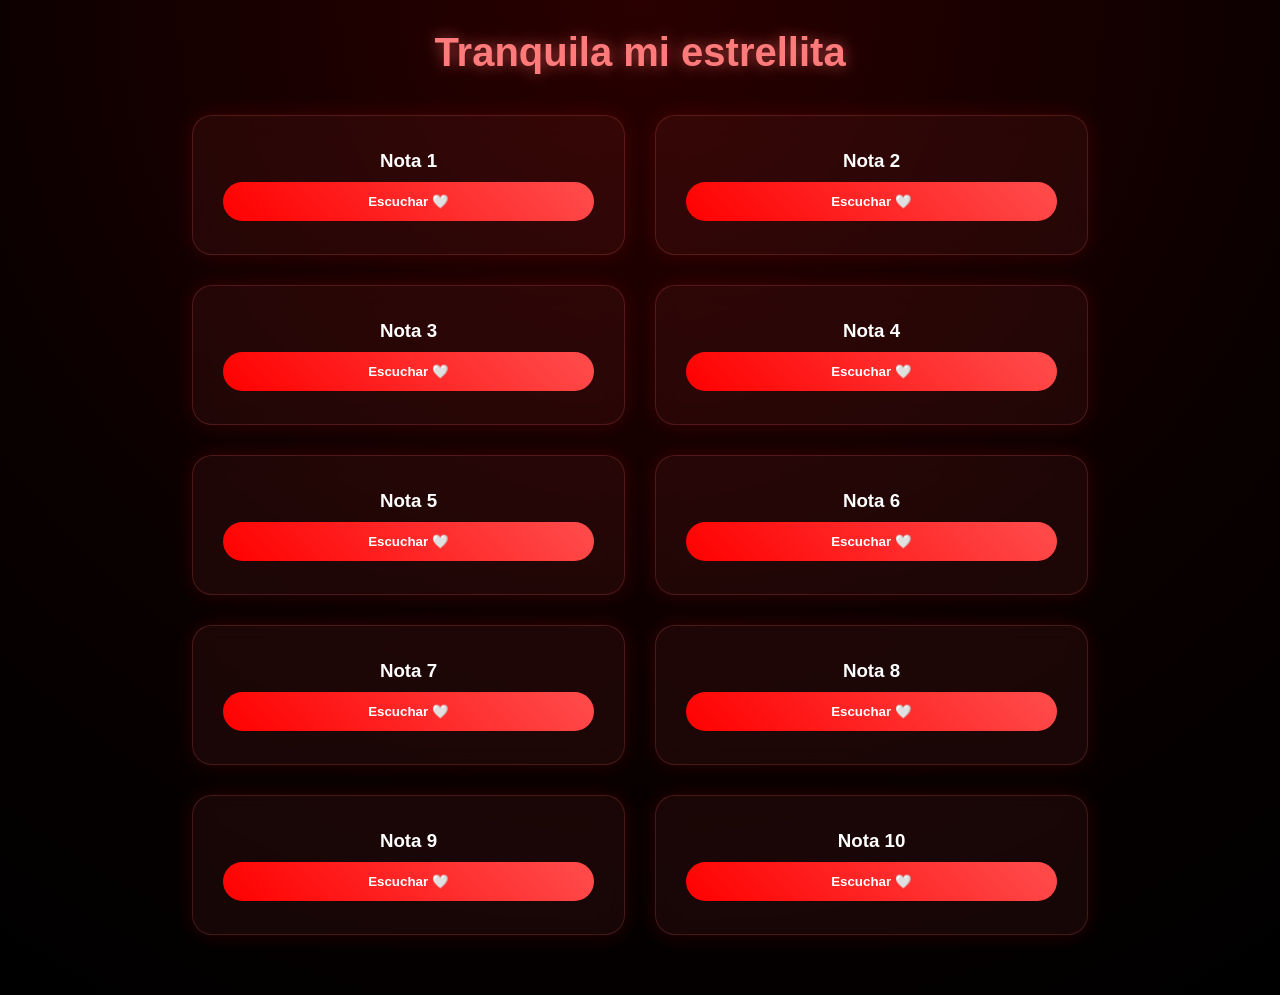
==== principal/enojada/enojada.html @ c5bd8720 "Add files via upload" ====
<!DOCTYPE html>
<html lang="es">
<head>
    <meta charset="UTF-8">
    <title>Para cuando estés enojada</title>
    <link rel="stylesheet" href="enojada.css">
</head>
<body>

<canvas id="fondo"></canvas>

<h1 class="titulo">Tranquila mi estrellita</h1>

<div class="container" id="listaAudios"></div>

<script src="enojada.js"></script>

</body>
</html>
---- principal/enojada/enojada.css ----
*{
    margin:0;
    padding:0;
    box-sizing:border-box;
    font-family: 'Segoe UI', sans-serif;
}

body{
    background: radial-gradient(circle at top, #2a0000, #0a0000 60%, #000);
    min-height:100vh;
    overflow-y:auto;
    display:flex;
    flex-direction:column;
    align-items:center;
    color:white;
}

/* CANVAS FONDO */
#fondo{
    position:fixed;
    top:0;
    left:0;
    width:100%;
    height:100%;
    z-index:0;
    pointer-events:none;
}

/* TITULO */

.titulo{
    margin-top:30px;
    font-size:2.5rem;
    text-align:center;
    z-index:2;

    color:#ff7a7a;

    text-shadow:0 0 15px rgba(255,100,100,0.6);

    animation:latido 3s infinite ease-in-out;
}

@keyframes latido{
    0%,100%{ transform:scale(1); }
    50%{ transform:scale(1.03); }
}

/* efecto enojo */
@keyframes shakeGlow{
    0%{ transform:translateX(0); }
    25%{ transform:translateX(-2px); }
    50%{ transform:translateX(2px); }
    75%{ transform:translateX(-2px); }
    100%{ transform:translateX(2px); }
}

/* GRID */

.container{
    margin-top:40px;
    width:70%;
    display:grid;
    grid-template-columns:1fr 1fr;
    gap:30px;
    padding-bottom:60px;
    z-index:2;
}

/* CARDS */

.card{
    background: rgba(255, 80, 80, 0.08);
    backdrop-filter: blur(10px); 
    -webkit-backdrop-filter: blur(10px);
    border:1px solid rgba(255,100,100,0.2);
    border-radius:20px;
    padding:30px;
    text-align:center;
    cursor:pointer;
    transition:0.2s;
    box-shadow:0 0 20px rgba(255,0,0,0.15);
    height:140px;
    display:flex;
    flex-direction:column;
    justify-content:center;
    gap:10px;
    position:relative;
    z-index:2;
}

/* vibración al pasar */
.card:hover{
    transform:scale(1.03);
    box-shadow:0 0 25px rgba(255,100,100,0.3);
}

@keyframes temblor{
    0%{ transform:translate(0); }
    25%{ transform:translate(-1px,1px); }
    50%{ transform:translate(1px,-1px); }
    75%{ transform:translate(-1px,-1px); }
    100%{ transform:translate(1px,1px); }
}

/* BOTON */

.play{
    padding:12px 25px;
    border:none;
    border-radius:30px;
    background:linear-gradient(45deg,#ff0000,#ff4d4d);
    color:white;
    cursor:pointer;
    transition:0.3s;
    font-weight:bold;
}

.play:hover{
    transform:scale(1.05);
    box-shadow:0 0 20px #ff0000;
}

.card, .play{
    position:relative;
    z-index:2;
}
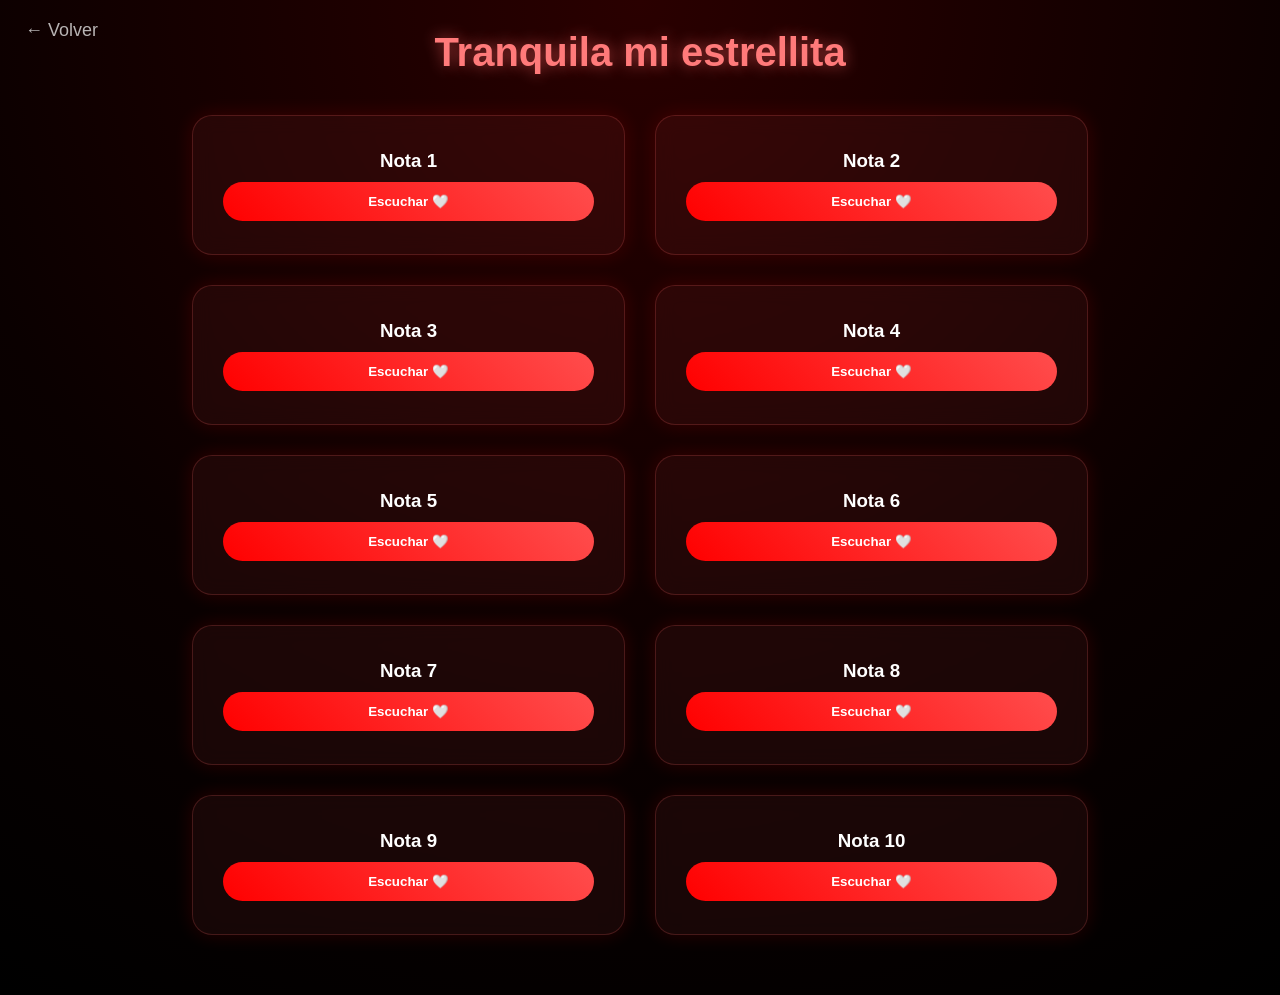
==== commit dc4b5105: "Update enojada.html" ====
--- a/principal/enojada/enojada.html
+++ b/principal/enojada/enojada.html
@@ -6,6 +6,9 @@
     <link rel="stylesheet" href="enojada.css">
 </head>
 <body>
+    
+<a href="../../principal/principal.html" class="back-btn">← Volver</a>
+
 
 <canvas id="fondo"></canvas>
 
@@ -16,4 +19,4 @@
 <script src="enojada.js"></script>
 
 </body>
-</html>+</html>
--- a/principal/enojada/enojada.css
+++ b/principal/enojada/enojada.css
@@ -3,6 +3,23 @@
     padding:0;
     box-sizing:border-box;
     font-family: 'Segoe UI', sans-serif;
+}
+
+.back-btn{
+    position:fixed;
+    top:20px;
+    left:25px;
+    color:white;
+    text-decoration:none;
+    font-size:18px;
+    opacity:0.7;
+    transition:0.2s;
+    z-index:10;
+}
+
+.back-btn:hover{
+    opacity:1;
+    transform:translateX(-3px);
 }
 
 body{
